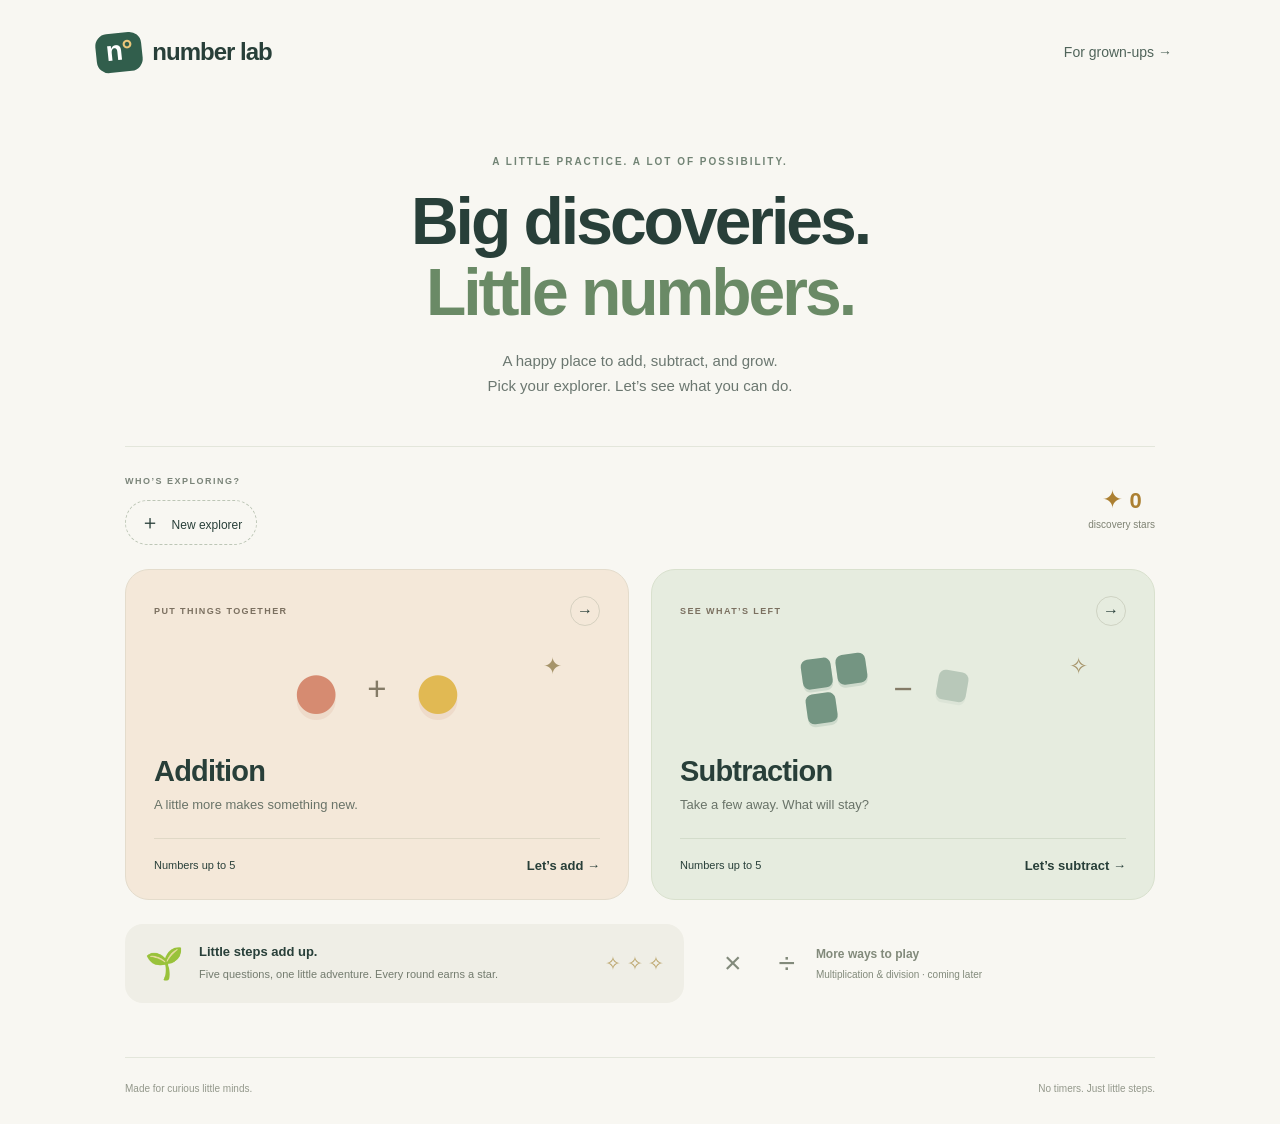
==== index.html @ 5c137ccb "Serve Number Lab from main branch root for GitHub Pages" ====
<!doctype html><html lang="en"><head><meta charset="utf-8"><meta name="viewport" content="width=device-width,initial-scale=1"><meta name="theme-color" content="#f8f7f2"><title>Number Lab · Little steps, big discoveries</title><link rel="stylesheet" href="app/style.css"></head><body><header><a class="brand" href="./"><span class="brand-icon">n<span>°</span></span> number lab</a><button id="grownups" class="quiet">For grown-ups →</button></header><div id="storage-warning" role="status"></div><main id="app"></main><footer>Made for curious little minds. <span>No timers. Just little steps.</span></footer><script type="module" src="app/app.mjs"></script></body></html>
---- app/style.css ----
:root{font-family:ui-rounded,'Avenir Next',Avenir,'Segoe UI',sans-serif;color:#283f39;background:#f8f7f2;font-synthesis:none;--green:#285c49;--muted:#6b7770}*{box-sizing:border-box}body{margin:0}button,input{font:inherit}button,a,input{-webkit-tap-highlight-color:transparent}button{cursor:pointer}button{color:inherit}button:focus-visible,a:focus-visible,input:focus-visible{outline:3px solid #bc723e;outline-offset:5px}button:disabled{cursor:default}header{max-width:1160px;margin:auto;padding:30px 36px;display:flex;justify-content:space-between;align-items:center}.brand{text-decoration:none;color:inherit;font-weight:750;letter-spacing:-1px;font-size:24px;display:flex;align-items:center;gap:10px}.brand-icon{display:inline-block;background:#315e4c;color:#fff;padding:2px 10px 5px;border-radius:12px;font-size:28px;transform:rotate(-6deg)}.brand-icon span{color:#ebc77a}.quiet{border:0;background:transparent;padding:12px;font-size:14px;color:#50645a;min-height:44px}.quiet:hover{background:#e9ede4;border-radius:12px}main{max-width:1090px;margin:auto;padding:0 30px 30px}.hero{text-align:center;padding:36px 0 32px}.eyebrow,.label,.tag{font-size:10px;letter-spacing:2px;font-weight:750}.eyebrow{color:#728475;margin:16px 0}.hero h1{font-size:clamp(42px,6vw,66px);letter-spacing:-3px;line-height:1.08;font-weight:650;margin:19px 0}.hero h1 span{color:#6a8a66}.hero p{color:var(--muted);line-height:1.7;font-size:15px}.profile-bar{display:flex;justify-content:space-between;align-items:center;padding:23px 0 24px;border-top:1px solid #e3e6db}.label{font-size:9px;letter-spacing:1.5px;color:#7a8479}.profiles{display:flex;gap:10px;margin-top:12px;flex-wrap:wrap}.profile{border:1px solid #dce2d4;background:transparent;border-radius:30px;padding:8px 15px;display:flex;align-items:center;gap:8px;font-size:13px;min-height:44px}.profile.selected{background:#e5ecd9;border-color:#9aaf82}.profile>span{font-size:22px}.new-profile{border:1px dashed #bdc6b6;border-radius:30px;background:transparent;font-size:20px;padding:8px 14px}.new-profile span{font-size:12px;margin-left:6px}.star-total{text-align:center;color:#ac8032;font-size:25px;padding-left:15px}.star-total strong{font-size:22px}.star-total small{display:block;font-size:10px;color:#7e8273;margin-top:5px}.activities{display:grid;grid-template-columns:1fr 1fr;gap:22px}.activity{border:1px solid #e4dccc;border-radius:24px;text-align:left;padding:26px 28px;background:#f4e8d9;transition:transform .15s,box-shadow .15s}.activity:hover{transform:translateY(-3px);box-shadow:0 8px 25px #334a3510}.subtraction{background:#e6ecdf;border-color:#d9e1ce}.activity-top,.activity-bottom{display:flex;justify-content:space-between;align-items:center;gap:12px}.tag{font-size:9px;letter-spacing:1.4px;color:#7b7060}.round-arrow{border:1px solid #b3b6a47a;border-radius:50%;width:30px;height:30px;display:grid;place-items:center}.illustration{height:126px;display:flex;align-items:center;justify-content:center;gap:24px;position:relative}.illustration b{font-weight:400;font-size:33px;color:#847b67}.shape{font-size:90px;line-height:1;text-shadow:0 6px 0 #c47c6420}.coral{color:#d68b71}.gold{color:#e1b953}.mini-spark{position:absolute;right:38px;top:27px;color:#a6946a;font-size:23px}.blocks{display:grid;grid-template-columns:repeat(2,30px);gap:5px;transform:rotate(-8deg)}.blocks i{width:30px;height:30px;background:#749582;border-radius:7px;box-shadow:0 3px 0 #416e5b25}.blocks.faded{transform:rotate(10deg);opacity:.4}.activity h2{font-size:29px;font-weight:650;letter-spacing:-.8px;margin:3px 0 9px}.activity p{color:#697368;font-size:13px;margin:0 0 26px}.activity-bottom{border-top:1px solid #52664120;padding-top:19px;font-size:11px}.activity-bottom strong{font-size:13px;font-weight:600}.bottom-row{display:grid;grid-template-columns:1.25fr 1fr;gap:24px;margin:24px 0}.garden{display:flex;align-items:center;gap:15px;padding:20px;background:#efeee6;border-radius:18px}.garden-icon{font-size:31px}.garden h3{font-size:13px;margin:0 0 7px}.garden p{font-size:11px;color:#737b6e;margin:0;line-height:1.6}.garden-stars{margin-left:auto;white-space:nowrap;font-size:19px;color:#bba46a}.coming{display:flex;gap:18px;align-items:center;padding:16px;color:#828a7b}.coming>span{font-size:30px;letter-spacing:3px}.coming strong{display:block;font-size:12px;font-weight:600}.coming small{display:block;font-size:10px;margin-top:8px}footer{max-width:1030px;margin:0 auto;padding:25px 0 30px;border-top:1px solid #e3e6db;color:#93988b;font-size:10px;display:flex;justify-content:space-between}.panel,.practice{max-width:680px;margin:35px auto;text-align:center;min-height:60vh}.panel h1{font-size:45px;letter-spacing:-2px;margin:18px 0}.panel p{line-height:1.8;color:#68766a}.panel .back{display:block}.panel label{display:block;text-align:left;max-width:340px;margin:25px auto;font-size:14px}.panel input{display:block;padding:15px;width:100%;border:1px solid #b9c7b0;border-radius:12px;background:#fff;margin-top:10px}.primary{background:#315e4c;color:#fff;border:0;padding:16px 25px;border-radius:14px;font-weight:650;min-height:52px}.primary:hover{background:#244b3b}.avatars{display:flex;flex-wrap:wrap;gap:10px;justify-content:center;margin-top:35px}.avatars button{font-size:34px;padding:10px;background:#efeee6;border:2px solid transparent;border-radius:18px}.avatars button[aria-pressed=true]{border-color:#5c7f57;background:#e5ecd9}.fine{font-size:12px;color:#768171;line-height:1.6}.session-top{display:flex;justify-content:space-between;align-items:center;font-size:14px}.progress{display:flex;gap:8px;max-width:280px;margin:25px auto 35px}.progress i{height:7px;border-radius:10px;flex:1;background:#e1e5d8}.progress i.complete{background:#6d9363}.progress i.current{background:#d7b864}.equation{font-size:clamp(44px,8vw,70px);letter-spacing:1px;margin:30px 0 20px;display:flex;gap:18px;align-items:center;justify-content:center}.equation>span{color:#819077}.equation .answer-box{background:#e9eddf;border:2px dashed #b4c2a6;border-radius:18px;min-width:85px;padding:8px;color:#315e4c}.answer-form{display:flex;justify-content:center;gap:12px;margin:25px auto}.answer-form input{width:95px;border:2px solid #bcc9b3;border-radius:14px;text-align:center;font-size:28px;background:white;color:#315e4c}.hint{margin:10px auto}#feedback{min-height:48px;max-width:400px;margin:auto;color:#356b50;line-height:1.6}.counting{display:flex;gap:20px;align-items:center;justify-content:center;margin:20px auto}.counting>div{display:flex;gap:7px;flex-wrap:wrap;max-width:250px;justify-content:center}.count-dot{width:23px;height:23px;border-radius:50%;display:inline-block}.coral-dot{background:#d68b71}.green-dot{background:#749582}.crossed{background:#d9ded1;position:relative}.crossed:after{content:'×';position:absolute;inset:0;color:#727b6d;line-height:23px}.number-line{display:flex;justify-content:space-between;margin:25px 0;border-top:2px solid #b9c7ac;padding-top:10px;gap:3px;font-size:12px}.big-star{font-size:100px;color:#d7b45e}.reward{padding:22px;border-radius:20px;background:#e9eddf;margin:25px 0}.completion .quiet{display:block;margin:15px auto}.parents{text-align:left}.parents h2{font-size:20px;margin-top:35px}.stats{display:flex;gap:20px}.stats div{padding:20px;background:#e9eddf;border-radius:18px;flex:1;font-size:12px}.stats strong{display:block;font-size:30px;margin-bottom:10px}.sr-only{position:absolute;width:1px;height:1px;overflow:hidden;clip-path:inset(50%)}[hidden]{display:none!important}#storage-warning:not(:empty){background:#f6e3bf;text-align:center;padding:14px;font-size:14px}@media(max-width:650px){header{padding:20px}.brand{font-size:20px}header .quiet{font-size:12px}main{padding:0 20px 20px}.hero{padding:20px 0}.hero h1{letter-spacing:-2px}.hero p{font-size:13px}.activities{grid-template-columns:1fr;gap:16px}.activity{padding:22px}.illustration{height:100px}.bottom-row{grid-template-columns:1fr;gap:5px}.star-total{font-size:19px;min-width:75px}.star-total small{font-size:9px}.profile-bar{gap:10px}.profiles{gap:6px}.profile{padding:7px 10px}.new-profile span{display:none}footer{margin:0 20px;gap:15px;line-height:1.7}.equation{gap:10px}.equation .answer-box{min-width:65px}.number-line{font-size:10px}.panel h1{font-size:36px}.garden-stars{font-size:14px}.practice{margin-top:10px}}@media(prefers-reduced-motion:reduce){*{transition:none!important}}
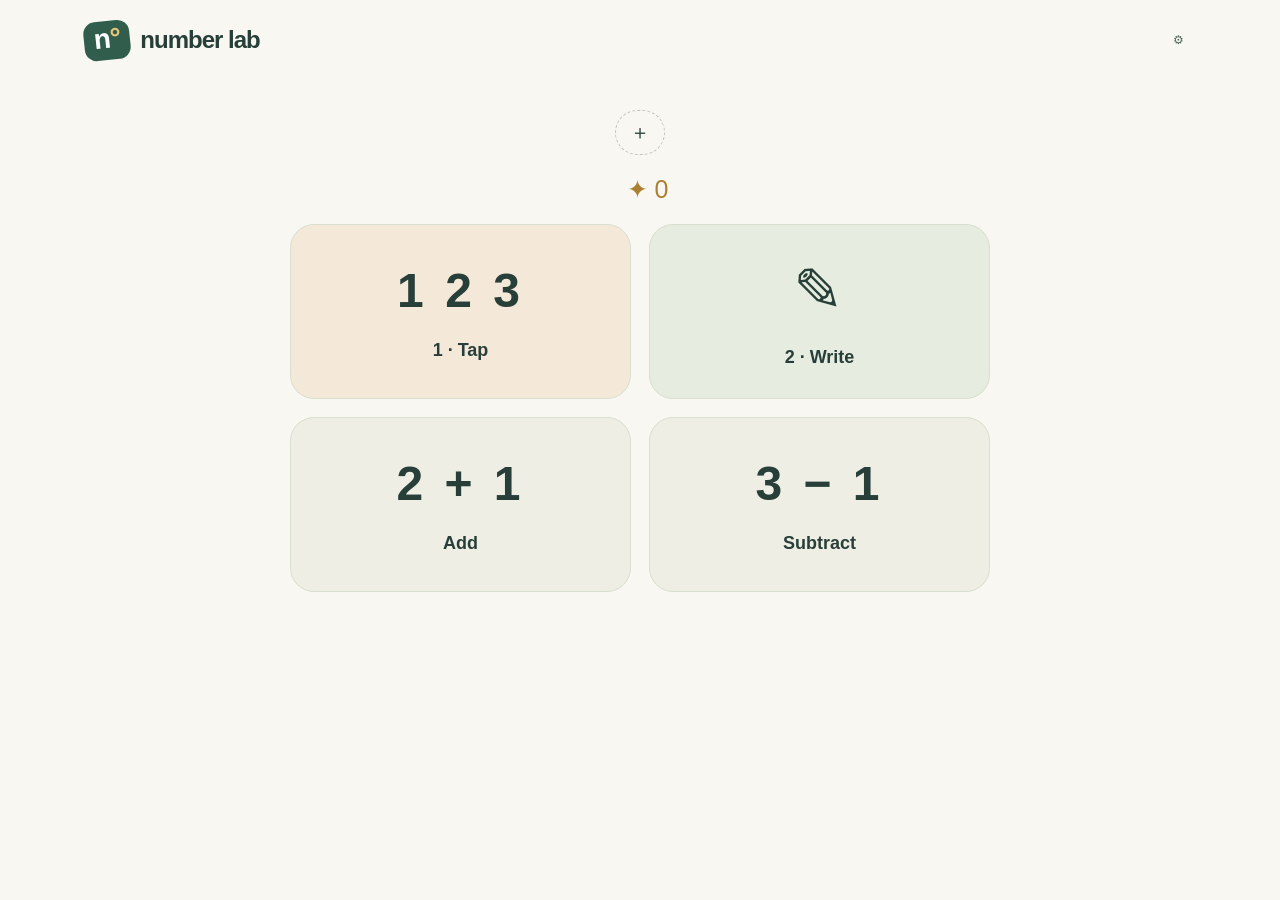
==== commit 2c6ab6d8: "Replace keyboard exercises with number tapping and local handwriting recognition" ====
--- a/index.html
+++ b/index.html
@@ -1 +1 @@
-<!doctype html><html lang="en"><head><meta charset="utf-8"><meta name="viewport" content="width=device-width,initial-scale=1"><meta name="theme-color" content="#f8f7f2"><title>Number Lab · Little steps, big discoveries</title><link rel="stylesheet" href="app/style.css"></head><body><header><a class="brand" href="./"><span class="brand-icon">n<span>°</span></span> number lab</a><button id="grownups" class="quiet">For grown-ups →</button></header><div id="storage-warning" role="status"></div><main id="app"></main><footer>Made for curious little minds. <span>No timers. Just little steps.</span></footer><script type="module" src="app/app.mjs"></script></body></html>
+<!doctype html><html lang="en"><head><meta charset="utf-8"><meta name="viewport" content="width=device-width,initial-scale=1"><meta name="theme-color" content="#f8f7f2"><title>Number Lab</title><link rel="stylesheet" href="app/style.css"></head><body><header><a class="brand" href="./"><span class="brand-icon">n<span>°</span></span> number lab</a><button id="grownups" class="quiet" aria-label="For grown-ups">⚙</button></header><div id="storage-warning" role="status"></div><main id="app"></main><script type="module" src="app/app.mjs"></script></body></html>
--- a/app/style.css
+++ b/app/style.css
@@ -1 +1,4 @@
 :root{font-family:ui-rounded,'Avenir Next',Avenir,'Segoe UI',sans-serif;color:#283f39;background:#f8f7f2;font-synthesis:none;--green:#285c49;--muted:#6b7770}*{box-sizing:border-box}body{margin:0}button,input{font:inherit}button,a,input{-webkit-tap-highlight-color:transparent}button{cursor:pointer}button{color:inherit}button:focus-visible,a:focus-visible,input:focus-visible{outline:3px solid #bc723e;outline-offset:5px}button:disabled{cursor:default}header{max-width:1160px;margin:auto;padding:30px 36px;display:flex;justify-content:space-between;align-items:center}.brand{text-decoration:none;color:inherit;font-weight:750;letter-spacing:-1px;font-size:24px;display:flex;align-items:center;gap:10px}.brand-icon{display:inline-block;background:#315e4c;color:#fff;padding:2px 10px 5px;border-radius:12px;font-size:28px;transform:rotate(-6deg)}.brand-icon span{color:#ebc77a}.quiet{border:0;background:transparent;padding:12px;font-size:14px;color:#50645a;min-height:44px}.quiet:hover{background:#e9ede4;border-radius:12px}main{max-width:1090px;margin:auto;padding:0 30px 30px}.hero{text-align:center;padding:36px 0 32px}.eyebrow,.label,.tag{font-size:10px;letter-spacing:2px;font-weight:750}.eyebrow{color:#728475;margin:16px 0}.hero h1{font-size:clamp(42px,6vw,66px);letter-spacing:-3px;line-height:1.08;font-weight:650;margin:19px 0}.hero h1 span{color:#6a8a66}.hero p{color:var(--muted);line-height:1.7;font-size:15px}.profile-bar{display:flex;justify-content:space-between;align-items:center;padding:23px 0 24px;border-top:1px solid #e3e6db}.label{font-size:9px;letter-spacing:1.5px;color:#7a8479}.profiles{display:flex;gap:10px;margin-top:12px;flex-wrap:wrap}.profile{border:1px solid #dce2d4;background:transparent;border-radius:30px;padding:8px 15px;display:flex;align-items:center;gap:8px;font-size:13px;min-height:44px}.profile.selected{background:#e5ecd9;border-color:#9aaf82}.profile>span{font-size:22px}.new-profile{border:1px dashed #bdc6b6;border-radius:30px;background:transparent;font-size:20px;padding:8px 14px}.new-profile span{font-size:12px;margin-left:6px}.star-total{text-align:center;color:#ac8032;font-size:25px;padding-left:15px}.star-total strong{font-size:22px}.star-total small{display:block;font-size:10px;color:#7e8273;margin-top:5px}.activities{display:grid;grid-template-columns:1fr 1fr;gap:22px}.activity{border:1px solid #e4dccc;border-radius:24px;text-align:left;padding:26px 28px;background:#f4e8d9;transition:transform .15s,box-shadow .15s}.activity:hover{transform:translateY(-3px);box-shadow:0 8px 25px #334a3510}.subtraction{background:#e6ecdf;border-color:#d9e1ce}.activity-top,.activity-bottom{display:flex;justify-content:space-between;align-items:center;gap:12px}.tag{font-size:9px;letter-spacing:1.4px;color:#7b7060}.round-arrow{border:1px solid #b3b6a47a;border-radius:50%;width:30px;height:30px;display:grid;place-items:center}.illustration{height:126px;display:flex;align-items:center;justify-content:center;gap:24px;position:relative}.illustration b{font-weight:400;font-size:33px;color:#847b67}.shape{font-size:90px;line-height:1;text-shadow:0 6px 0 #c47c6420}.coral{color:#d68b71}.gold{color:#e1b953}.mini-spark{position:absolute;right:38px;top:27px;color:#a6946a;font-size:23px}.blocks{display:grid;grid-template-columns:repeat(2,30px);gap:5px;transform:rotate(-8deg)}.blocks i{width:30px;height:30px;background:#749582;border-radius:7px;box-shadow:0 3px 0 #416e5b25}.blocks.faded{transform:rotate(10deg);opacity:.4}.activity h2{font-size:29px;font-weight:650;letter-spacing:-.8px;margin:3px 0 9px}.activity p{color:#697368;font-size:13px;margin:0 0 26px}.activity-bottom{border-top:1px solid #52664120;padding-top:19px;font-size:11px}.activity-bottom strong{font-size:13px;font-weight:600}.bottom-row{display:grid;grid-template-columns:1.25fr 1fr;gap:24px;margin:24px 0}.garden{display:flex;align-items:center;gap:15px;padding:20px;background:#efeee6;border-radius:18px}.garden-icon{font-size:31px}.garden h3{font-size:13px;margin:0 0 7px}.garden p{font-size:11px;color:#737b6e;margin:0;line-height:1.6}.garden-stars{margin-left:auto;white-space:nowrap;font-size:19px;color:#bba46a}.coming{display:flex;gap:18px;align-items:center;padding:16px;color:#828a7b}.coming>span{font-size:30px;letter-spacing:3px}.coming strong{display:block;font-size:12px;font-weight:600}.coming small{display:block;font-size:10px;margin-top:8px}footer{max-width:1030px;margin:0 auto;padding:25px 0 30px;border-top:1px solid #e3e6db;color:#93988b;font-size:10px;display:flex;justify-content:space-between}.panel,.practice{max-width:680px;margin:35px auto;text-align:center;min-height:60vh}.panel h1{font-size:45px;letter-spacing:-2px;margin:18px 0}.panel p{line-height:1.8;color:#68766a}.panel .back{display:block}.panel label{display:block;text-align:left;max-width:340px;margin:25px auto;font-size:14px}.panel input{display:block;padding:15px;width:100%;border:1px solid #b9c7b0;border-radius:12px;background:#fff;margin-top:10px}.primary{background:#315e4c;color:#fff;border:0;padding:16px 25px;border-radius:14px;font-weight:650;min-height:52px}.primary:hover{background:#244b3b}.avatars{display:flex;flex-wrap:wrap;gap:10px;justify-content:center;margin-top:35px}.avatars button{font-size:34px;padding:10px;background:#efeee6;border:2px solid transparent;border-radius:18px}.avatars button[aria-pressed=true]{border-color:#5c7f57;background:#e5ecd9}.fine{font-size:12px;color:#768171;line-height:1.6}.session-top{display:flex;justify-content:space-between;align-items:center;font-size:14px}.progress{display:flex;gap:8px;max-width:280px;margin:25px auto 35px}.progress i{height:7px;border-radius:10px;flex:1;background:#e1e5d8}.progress i.complete{background:#6d9363}.progress i.current{background:#d7b864}.equation{font-size:clamp(44px,8vw,70px);letter-spacing:1px;margin:30px 0 20px;display:flex;gap:18px;align-items:center;justify-content:center}.equation>span{color:#819077}.equation .answer-box{background:#e9eddf;border:2px dashed #b4c2a6;border-radius:18px;min-width:85px;padding:8px;color:#315e4c}.answer-form{display:flex;justify-content:center;gap:12px;margin:25px auto}.answer-form input{width:95px;border:2px solid #bcc9b3;border-radius:14px;text-align:center;font-size:28px;background:white;color:#315e4c}.hint{margin:10px auto}#feedback{min-height:48px;max-width:400px;margin:auto;color:#356b50;line-height:1.6}.counting{display:flex;gap:20px;align-items:center;justify-content:center;margin:20px auto}.counting>div{display:flex;gap:7px;flex-wrap:wrap;max-width:250px;justify-content:center}.count-dot{width:23px;height:23px;border-radius:50%;display:inline-block}.coral-dot{background:#d68b71}.green-dot{background:#749582}.crossed{background:#d9ded1;position:relative}.crossed:after{content:'×';position:absolute;inset:0;color:#727b6d;line-height:23px}.number-line{display:flex;justify-content:space-between;margin:25px 0;border-top:2px solid #b9c7ac;padding-top:10px;gap:3px;font-size:12px}.big-star{font-size:100px;color:#d7b45e}.reward{padding:22px;border-radius:20px;background:#e9eddf;margin:25px 0}.completion .quiet{display:block;margin:15px auto}.parents{text-align:left}.parents h2{font-size:20px;margin-top:35px}.stats{display:flex;gap:20px}.stats div{padding:20px;background:#e9eddf;border-radius:18px;flex:1;font-size:12px}.stats strong{display:block;font-size:30px;margin-bottom:10px}.sr-only{position:absolute;width:1px;height:1px;overflow:hidden;clip-path:inset(50%)}[hidden]{display:none!important}#storage-warning:not(:empty){background:#f6e3bf;text-align:center;padding:14px;font-size:14px}@media(max-width:650px){header{padding:20px}.brand{font-size:20px}header .quiet{font-size:12px}main{padding:0 20px 20px}.hero{padding:20px 0}.hero h1{letter-spacing:-2px}.hero p{font-size:13px}.activities{grid-template-columns:1fr;gap:16px}.activity{padding:22px}.illustration{height:100px}.bottom-row{grid-template-columns:1fr;gap:5px}.star-total{font-size:19px;min-width:75px}.star-total small{font-size:9px}.profile-bar{gap:10px}.profiles{gap:6px}.profile{padding:7px 10px}.new-profile span{display:none}footer{margin:0 20px;gap:15px;line-height:1.7}.equation{gap:10px}.equation .answer-box{min-width:65px}.number-line{font-size:10px}.panel h1{font-size:36px}.garden-stars{font-size:14px}.practice{margin-top:10px}}@media(prefers-reduced-motion:reduce){*{transition:none!important}}
+/* Task-first touch interface. */
+header{padding:18px 24px}header .quiet{font-size:12px}footer{display:none}.simple-home{max-width:700px;margin:30px auto}.simple-home>.profiles{justify-content:center}.simple-home>.star-total{margin:20px;text-align:center}.menu-grid{display:grid;grid-template-columns:1fr 1fr;gap:18px}.menu-card{border:1px solid #d8dfce;border-radius:24px;background:#eeeee5;min-height:175px;display:flex;flex-direction:column;align-items:center;justify-content:center;gap:22px}.menu-card.peach{background:#f4e8d9}.menu-card.sage{background:#e6ecdf}.menu-art{font-size:clamp(32px,6vw,48px);font-weight:650;letter-spacing:4px}.writing-art{font-size:60px}.menu-card strong{font-size:18px;font-weight:600}.minimal{margin:5px auto;max-width:680px;min-height:0}.minimal .session-top{height:55px}.minimal .progress{margin:0;width:160px;max-width:40%;gap:7px}.minimal .equation{margin:22px 0 5px;min-height:95px}.minimal #feedback{min-height:50px;font-size:30px;display:flex;justify-content:center;align-items:center;margin-bottom:12px}.number-choices{display:grid;grid-template-columns:repeat(2,1fr);gap:15px;max-width:500px;margin:20px auto}.number-choices button{border:2px solid #d4deca;background:#e9eddf;border-radius:18px;min-height:90px;font-size:44px;font-weight:600}.digit-row{grid-template-columns:repeat(5,1fr);gap:10px}.digit-row button{min-height:78px;font-size:34px}.number-choices button.correct{background:#bcd9ab;border-color:#618b51}.next-button{display:block;margin:20px auto;font-size:34px;min-width:100px;padding:7px 25px}.success-pop{display:inline-block;color:#396f40;animation:pop .5s ease-out}.success-pop span{display:inline-block;color:#c79731;animation:star-spin .7s ease-out}.writing-pads{display:flex;justify-content:center;gap:12px}.pad-wrap{flex:1;max-width:350px;min-width:0;position:relative}.writing-pads canvas{display:block;width:100%;height:auto;aspect-ratio:1;background:#fffef9;border:2px dashed #a5b89b;border-radius:22px;touch-action:none;user-select:none;-webkit-user-select:none;cursor:crosshair}.pad-read{display:block;min-height:32px;font-size:25px;color:#697b65;margin-top:5px}.ink-actions{display:flex;justify-content:center;gap:30px;margin:12px auto}.ink-actions button{font-size:30px;min-width:85px;min-height:60px}.primary:disabled{opacity:.4}.mode-switch{display:flex;justify-content:center;gap:10px;margin-top:15px}.mode-switch button{border:1px solid #bfccb4;border-radius:18px;background:transparent;padding:10px 20px;min-height:44px}.mode-switch button[aria-pressed=true]{background:#e3ecd9}.wiggle{animation:wiggle .35s ease-in-out}.completion .primary{font-size:35px;margin:10px}.completion .quiet{font-size:30px}@keyframes pop{0%{transform:scale(.4)}60%{transform:scale(1.3)}100%{transform:scale(1)}}@keyframes star-spin{0%{transform:rotate(-60deg) scale(.2)}100%{transform:rotate(0) scale(1)}}@keyframes wiggle{25%{transform:translateX(-7px)}75%{transform:translateX(7px)}}@media(max-width:650px){.simple-home{margin-top:20px}.menu-grid{gap:12px}.menu-card{min-height:155px}.minimal .equation{margin:12px 0 0;font-size:52px;gap:10px}.minimal .answer-box{font-size:43px;padding:5px}.minimal #feedback{margin-bottom:4px;min-height:40px}.writing-pads{gap:8px}.writing-pads canvas{border-radius:15px}.digit-row{gap:8px}.digit-row button{min-height:74px;font-size:32px}.number-choices{margin:15px auto}.minimal .session-top .quiet{font-size:24px}.minimal .mode-switch{margin-top:8px}}@media(prefers-reduced-motion:reduce){.success-pop,.success-pop span,.wiggle{animation:none}}
+@media(max-width:500px){.writing-pads:has(.pad-wrap:nth-child(2)){display:grid;grid-template-columns:1fr;justify-items:center}.writing-pads:has(.pad-wrap:nth-child(2)) .pad-wrap{width:min(100%,320px)}}
